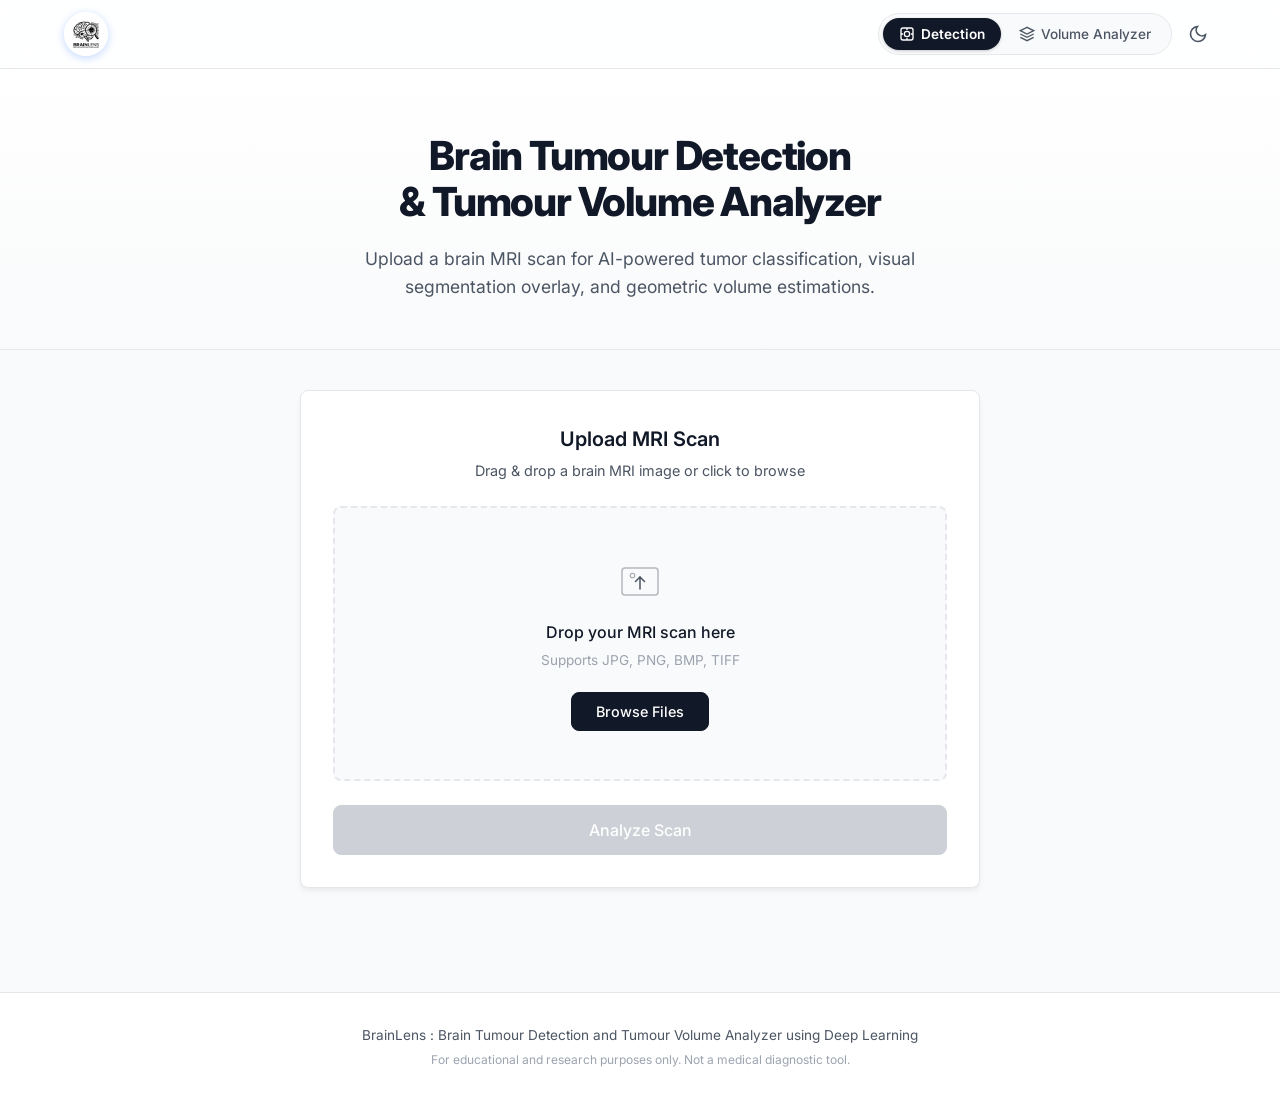
==== templates/index.html @ e888ba96 "First Commit" ====
<!DOCTYPE html>
<html lang="en">
<head>
    <meta charset="UTF-8">
    <meta name="viewport" content="width=device-width, initial-scale=1.0">
    <meta name="description" content="Brain Tumor Detection — Upload brain MRI scans for AI-powered tumor classification, visual detection, and geometric volume/mass calculations.">
    <title>BrainLens : Brain Tumour Detection and Tumour Volume Analyzer using Deep Learning</title>
    <link rel="preconnect" href="https://fonts.googleapis.com">
    <link rel="preconnect" href="https://fonts.gstatic.com" crossorigin>
    <link href="https://fonts.googleapis.com/css2?family=Inter:wght@300;400;500;600;700;800&family=JetBrains+Mono:wght@400;500&display=swap" rel="stylesheet">
    <link rel="stylesheet" href="/static/css/style.css">
</head>
<body>

    <!-- Header Navbar -->
    <header class="header">
        <div class="header-inner">
            <div class="logo">
                <img src="/static/images/logo.jpeg" alt="BrainLens Logo" class="logo-icon">
            </div>

            <nav class="nav-tabs-wrapper">
                <div class="tab-pill-container">
                    <button class="tab-btn active" data-tab="scanner" id="tabScanner">
                        <svg viewBox="0 0 24 24" fill="none" stroke="currentColor" stroke-width="2" width="16" height="16">
                            <rect x="3" y="3" width="18" height="18" rx="3"/>
                            <circle cx="12" cy="12" r="4"/>
                            <path d="M3 12h3M18 12h3M12 3v3M12 18v3"/>
                        </svg>
                        Detection
                    </button>
                    <button class="tab-btn" data-tab="analyzer" id="tabAnalyzer">
                        <svg viewBox="0 0 24 24" fill="none" stroke="currentColor" stroke-width="2" width="16" height="16">
                            <path d="M12 2L2 7l10 5 10-5-10-5z"/>
                            <path d="M2 17l10 5 10-5"/>
                            <path d="M2 12l10 5 10-5"/>
                        </svg>
                        Volume Analyzer
                    </button>
                </div>
                <button class="btn btn-ghost" id="themeToggleBtn" aria-label="Toggle Dark Mode" style="border-radius: 50%; padding: 8px; border: none; margin-left: 8px;">
                    <svg id="moonIcon" viewBox="0 0 24 24" fill="none" stroke="currentColor" stroke-width="2" width="20" height="20">
                        <path d="M21 12.79A9 9 0 1111.21 3 7 7 0 0021 12.79z"/>
                    </svg>
                    <svg id="sunIcon" viewBox="0 0 24 24" fill="none" stroke="currentColor" stroke-width="2" width="20" height="20" class="hidden">
                        <circle cx="12" cy="12" r="5"/>
                        <path d="M12 1v2M12 21v2M4.22 4.22l1.42 1.42M18.36 18.36l1.42 1.42M1 12h2M21 12h2M4.22 19.78l1.42-1.42M18.36 5.64l1.42-1.42"/>
                    </svg>
                </button>
            </nav>
        </div>
    </header>

    <!-- Hero Section -->
    <section class="hero-section">
        <div class="hero-inner">


            <h2 class="hero-title">Brain Tumour Detection<br>& Tumour Volume Analyzer</h2>
            <p class="hero-desc">Upload a brain MRI scan for AI-powered tumor classification, visual segmentation overlay, and geometric volume estimations.</p>
        </div>
    </section>

    <!-- Main Content -->
    <main class="main">

        <!-- ═══════════════════════════════════════════════════════
             TAB 1: MRI SCANNER (existing functionality)
             ═══════════════════════════════════════════════════════ -->
        <div class="tab-content active" id="scannerTab">

            <!-- Upload Section -->
            <section class="upload-section" id="uploadSection">
<div class="card upload-card">
                    <div class="card-header">
                        <h2>Upload MRI Scan</h2>
                        <p>Drag & drop a brain MRI image or click to browse</p>
                    </div>
                    <div class="drop-zone" id="dropZone">
                        <div class="drop-zone-content" id="dropContent">
                            <div class="drop-icon">
                                <svg viewBox="0 0 64 64" fill="none">
                                    <rect x="8" y="16" width="48" height="36" rx="4" stroke="currentColor" stroke-width="2" opacity="0.4"/>
                                    <path d="M32 28 L32 44" stroke="currentColor" stroke-width="2" stroke-linecap="round"/>
                                    <path d="M26 34 L32 28 L38 34" stroke="currentColor" stroke-width="2" stroke-linecap="round" stroke-linejoin="round"/>
                                    <circle cx="22" cy="26" r="3" stroke="currentColor" stroke-width="1.5" opacity="0.5"/>
                                </svg>
                            </div>
                            <p class="drop-text">Drop your MRI scan here</p>
                            <p class="drop-subtext">Supports JPG, PNG, BMP, TIFF</p>
                            <button class="btn btn-primary" id="browseBtn">Browse Files</button>
                        </div>
                        <div class="drop-zone-preview hidden" id="dropPreview">
                            <img id="previewImage" alt="Preview">
                            <div class="preview-overlay">
                                <button class="btn btn-ghost" id="removeBtn">✕ Remove</button>
                            </div>
                        </div>
                        <input type="file" id="fileInput" accept="image/*" hidden>
                    </div>
                    <button class="btn btn-analyze" id="analyzeBtn" disabled>
                        <span class="btn-text">Analyze Scan</span>
                        <span class="btn-loader hidden" id="btnLoader">
                            <span class="spinner"></span>
                            Processing...
                        </span>
                    </button>
                </div>
            </section>

            <!-- Loading Animation -->
            <section class="loading-section hidden" id="loadingSection">
                <div class="card loading-card">

                    <!-- Scan Image Display -->
                    <div class="scan-display">
                        <div class="scan-viewport" id="scanViewport">
                            <img id="scanningImage" alt="Scanning…" class="scan-img">

                            <!-- green scan line -->
                            <div class="scan-line" id="scanLine"></div>

                            <!-- scanline glow reflection -->
                            <div class="scan-glow" id="scanGlow"></div>

                            <!-- grid overlay -->
                            <div class="scan-grid"></div>

                            <!-- corner brackets -->
                            <span class="scan-corner tl"></span>
                            <span class="scan-corner tr"></span>
                            <span class="scan-corner bl"></span>
                            <span class="scan-corner br"></span>

                            <!-- HUD labels -->
                            <div class="scan-hud-label top-left">MRI SCAN</div>
                            <div class="scan-hud-label top-right" id="scanStatus">SCANNING…</div>
                            <div class="scan-hud-label bottom-left">BrainLens</div>
                            <div class="scan-hud-label bottom-right" id="scanPct">0%</div>
                        </div>
                    </div>

                    <!-- Steps -->
                    <div class="loading-steps" style="margin-top: 28px;">
                        <div class="step active" id="step1">
                            <span class="step-indicator"></span>
                            <span>Preprocessing image...</span>
                        </div>
                        <div class="step" id="step2">
                            <span class="step-indicator"></span>
                            <span>Running classification model...</span>
                        </div>
                        <div class="step" id="step3">
                            <span class="step-indicator"></span>
                            <span>Detecting tumor regions...</span>
                        </div>
                        <div class="step" id="step4">
                            <span class="step-indicator"></span>
                            <span>Generating results...</span>
                        </div>
                    </div>

                </div>
            </section>


            <!-- Results Section -->
            <section class="results-section hidden" id="resultsSection">
                <!-- Classification Result -->
<div class="card result-classification" id="classificationCard">
                    <div class="result-badge" id="resultBadge">
                        <div class="badge-icon" id="badgeIcon"></div>
                        <div class="badge-info">
                            <h3 id="resultLabel">—</h3>
                            <p id="resultSubtext">Classification Result</p>
                        </div>
                    </div>
                    <div class="confidence-bar-wrapper">
                        <div class="confidence-header">
                            <span>Confidence</span>
                            <span class="confidence-value" id="confidenceValue">—</span>
                        </div>
                        <div class="confidence-track">
                            <div class="confidence-fill" id="confidenceFill"></div>
                        </div>
                    </div>
                </div>

                <!-- Image Comparison -->
<div class="card result-images">
                    <div class="card-header">
                        <h2>Detection Result</h2>
                        <p>Original scan vs. tumor region overlay</p>
                    </div>
                    <div class="image-compare">
                        <div class="compare-item">
                            <h4>Original MRI</h4>
                            <div class="image-frame">
                                <img id="originalImg" alt="Original MRI Scan">
                            </div>
                        </div>
                        <div class="compare-divider">
                            <svg viewBox="0 0 24 24" fill="none" stroke="currentColor" stroke-width="2">
                                <path d="M5 12h14M12 5l7 7-7 7"/>
                            </svg>
                        </div>
                        <div class="compare-item">
                            <h4>Tumor Detection</h4>
                            <div class="image-frame">
                                <img id="contourImg" alt="Tumor Detection Result">
                            </div>
                        </div>
                    </div>
                </div>

                <!-- Processing Pipeline -->
<div class="card result-pipeline">
                    <div class="card-header">
                        <h2>Processing Pipeline</h2>
                        <p>Step-by-step OpenCV image processing stages</p>
                    </div>
                    <div class="pipeline-grid">
                        <div class="pipeline-step">
                            <span class="pipe-num">01</span>
                            <h4>Grayscale</h4>
                            <div class="image-frame small">
                                <img id="grayImg" alt="Grayscale">
                            </div>
                        </div>
                        <div class="pipeline-step">
                            <span class="pipe-num">02</span>
                            <h4>Thresholding</h4>
                            <div class="image-frame small">
                                <img id="threshImg" alt="Thresholding">
                            </div>
                        </div>
                        <div class="pipeline-step">
                            <span class="pipe-num">03</span>
                            <h4>Morphology</h4>
                            <div class="image-frame small">
                                <img id="morphImg" alt="Morphological Ops">
                            </div>
                        </div>
                        <div class="pipeline-step">
                            <span class="pipe-num">04</span>
                            <h4>Canny Edge</h4>
                            <div class="image-frame small">
                                <img id="cannyImg" alt="Canny Edge Detection">
                            </div>
                        </div>
                    </div>
                </div>

                <!-- Detection Metrics -->
<div class="card result-metrics" id="metricsCard">
                    <div class="card-header">
                        <h2>Detection Metrics</h2>
                    </div>
                    <div class="metrics-grid">
                        <div class="metric">
                            <span class="metric-label">Tumor Area</span>
                            <span class="metric-value" id="metricArea">—</span>
                            <span class="metric-unit">pixels²</span>
                        </div>
                        <div class="metric">
                            <span class="metric-label">Area Ratio</span>
                            <span class="metric-value" id="metricRatio">—</span>
                            <span class="metric-unit">tumor / brain</span>
                        </div>
                        <div class="metric">
                            <span class="metric-label">Status</span>
                            <span class="metric-value" id="metricStatus">—</span>
                        </div>
                    </div>
                </div>

                <!-- Link to Volume Analyzer Tab -->
                <div class="view-volume-wrapper" id="viewVolumeWrapper" style="text-align: center; margin: 32px 0;">
                    <button class="btn btn-primary" id="goToVolumeBtn" style="background: var(--bg-primary); color: var(--text-primary); border: 1px solid var(--border);">
                        <svg viewBox="0 0 24 24" fill="none" stroke="currentColor" stroke-width="2" width="20" height="20" style="margin-right: 8px;">
                            <path d="M12 2L2 7l10 5 10-5-10-5z"/>
                            <path d="M2 17l10 5 10-5"/>
                            <path d="M2 12l10 5 10-5"/>
                        </svg>
                        View Full Volume Analysis
                    </button>
                </div>

                <!-- New Scan Button -->
                <div class="new-scan-wrapper">
                    <button class="btn btn-primary btn-large" id="newScanBtn">
                        <svg viewBox="0 0 24 24" fill="none" stroke="currentColor" stroke-width="2" width="20" height="20">
                            <path d="M12 5v14M5 12h14"/>
                        </svg>
                        Analyze Another Scan
                    </button>
                </div>
            </section>

        </div><!-- /scannerTab -->


        <!-- ═══════════════════════════════════════════════════════
             TAB 2: TUMOR VOLUME ANALYZER (Automatic)
             ═══════════════════════════════════════════════════════ -->
        <div class="tab-content" id="analyzerTab">
            
            <div id="analyzerEmptyState" class="card" style="text-align: center; padding: 64px 32px; max-width: 600px; margin: 40px auto;">
                <svg viewBox="0 0 24 24" fill="none" stroke="currentColor" stroke-width="1.5" width="64" height="64" style="color: var(--border); margin-bottom: 24px;">
                    <path d="M12 2L2 7l10 5 10-5-10-5z"/>
                    <path d="M2 17l10 5 10-5"/>
                    <path d="M2 12l10 5 10-5"/>
                </svg>
                <h2 style="font-size: 1.25rem; font-weight: 600; color: var(--text-primary); margin-bottom: 8px;">No Scan Data Found</h2>
                <p style="color: var(--text-secondary); margin-bottom: 24px;">Please upload and analyze a brain MRI scan in the 'Brain Tumor' tab to generate a volume analysis.</p>
                <button class="btn btn-primary" onclick="document.getElementById('tabScanner').click()">
                    Go to Scanner
                </button>
            </div>

            <div id="analyzerResults" class="hidden">
                <!-- ═══ Tumor Volume Analyzer Component ═══ -->
                <div class="card volume-analyzer-card" id="volumeAnalyzerCard" style="max-width: 800px; margin: 0 auto;">
                    <div class="card-header">
                        <h2>
                            <svg viewBox="0 0 24 24" fill="none" stroke="currentColor" stroke-width="2" width="24" height="24" style="vertical-align:-4px;margin-right:8px;color:var(--accent-primary)">
                                <path d="M12 2L2 7l10 5 10-5-10-5z"/>
                                <path d="M2 17l10 5 10-5"/>
                                <path d="M2 12l10 5 10-5"/>
                            </svg>
                            Estimated Volume Metrics
                        </h2>
                        <p>Computed 3D volume from 2D contour and physical projection algorithms with clinical risk insight.</p>
                    </div>

                    <!-- Volume Metrics Row -->
                    <div class="va-metrics-row">
                        <div class="va-metric-card">
                            <div class="va-metric-icon" style="background: rgba(99,102,241,0.12)">
                                <svg viewBox="0 0 24 24" fill="none" stroke="#6366f1" stroke-width="2" width="22" height="22">
                                    <path d="M21 16V8a2 2 0 00-1-1.73l-7-4a2 2 0 00-2 0l-7 4A2 2 0 003 8v8a2 2 0 001 1.73l7 4a2 2 0 002 0l7-4A2 2 0 0021 16z"/>
                                </svg>
                            </div>
                            <span class="va-metric-label">Est. Volume</span>
                            <span class="va-metric-value" id="vaVolume">—</span>
                            <span class="va-metric-unit">cm³</span>
                        </div>
                        <div class="va-metric-card">
                            <div class="va-metric-icon" style="background: rgba(6,182,212,0.12)">
                                <svg viewBox="0 0 24 24" fill="none" stroke="#06b6d4" stroke-width="2" width="22" height="22">
                                    <circle cx="12" cy="12" r="10"/>
                                    <path d="M8 12h8"/>
                                </svg>
                            </div>
                            <span class="va-metric-label">Est. Diameter</span>
                            <span class="va-metric-value" id="vaDiameter">—</span>
                            <span class="va-metric-unit">cm</span>
                        </div>
                        <div class="va-metric-card">
                            <div class="va-metric-icon" id="vaRiskIcon" style="background: rgba(234,179,8,0.12)">
                                <svg viewBox="0 0 24 24" fill="none" stroke="#eab308" stroke-width="2" width="22" height="22">
                                    <path d="M10.29 3.86L1.82 18a2 2 0 001.71 3h16.94a2 2 0 001.71-3L13.71 3.86a2 2 0 00-3.42 0z"/>
                                    <line x1="12" y1="9" x2="12" y2="13"/>
                                    <line x1="12" y1="17" x2="12.01" y2="17"/>
                                </svg>
                            </div>
                            <span class="va-metric-label">Risk Level</span>
                            <span class="va-metric-value" id="vaRiskLevel">—</span>
                        </div>
                    </div>

                    <!-- Risk Gauge -->
                    <div class="va-gauge-section">
                        <h4>Risk Assessment</h4>
                        <div class="va-gauge-track">
                            <div class="va-gauge-fill" id="vaGaugeFill" style="width:0%"></div>
                            <div class="va-gauge-marker" id="vaGaugeMarker" style="left:0%"></div>
                        </div>
                        <div class="va-gauge-labels">
                            <span>Low</span><span>Moderate</span><span>High</span><span>Critical</span>
                        </div>
                    </div>

                    <!-- Treatment Indicators -->
                    <div class="va-treatment-section">
                        <h4>Treatment Suitability Indicators</h4>
                        <p style="font-size: 0.85rem; color: var(--text-muted); margin-bottom: 12px; margin-top: -6px;">Based purely on volumetric threshold heuristics.</p>
                        <div class="va-treatment-chips">
                            <div class="va-chip" id="chipSurgery">
                                <svg viewBox="0 0 24 24" fill="none" stroke="currentColor" stroke-width="2" width="16" height="16">
                                    <path d="M18 2l4 4-9.5 9.5-4-4L18 2z"/>
                                    <path d="M8.5 11.5l-5 5a2.12 2.12 0 003 3l5-5"/>
                                </svg>
                                Surgery
                            </div>
                            <div class="va-chip" id="chipRadiation">
                                <svg viewBox="0 0 24 24" fill="none" stroke="currentColor" stroke-width="2" width="16" height="16">
                                    <circle cx="12" cy="12" r="5"/>
                                    <line x1="12" y1="1" x2="12" y2="3"/>
                                    <line x1="12" y1="21" x2="12" y2="23"/>
                                    <line x1="4.22" y1="4.22" x2="5.64" y2="5.64"/>
                                    <line x1="18.36" y1="18.36" x2="19.78" y2="19.78"/>
                                    <line x1="1" y1="12" x2="3" y2="12"/>
                                    <line x1="21" y1="12" x2="23" y2="12"/>
                                    <line x1="4.22" y1="19.78" x2="5.64" y2="18.36"/>
                                    <line x1="18.36" y1="5.64" x2="19.78" y2="4.22"/>
                                </svg>
                                Radiation
                            </div>
                            <div class="va-chip" id="chipChemo">
                                <svg viewBox="0 0 24 24" fill="none" stroke="currentColor" stroke-width="2" width="16" height="16">
                                    <path d="M14 2v6a2 2 0 002 2h6"/>
                                    <path d="M6 18a2 2 0 01-2-2V6a2 2 0 012-2h6l6 6v6a2 2 0 01-2 2H6z"/>
                                    <path d="M9 14l2 2 4-4"/>
                                </svg>
                                Chemotherapy
                            </div>
                        </div>
                    </div>

                    <!-- Clinical Note -->
                    <div class="va-note" id="vaClinicalNote" style="background: rgba(6,182,212,0.05); border-left-color: #06b6d4;">
                        <svg viewBox="0 0 24 24" fill="none" stroke="#06b6d4" stroke-width="2" width="18" height="18" style="flex-shrink:0; margin-top:2px;">
                            <circle cx="12" cy="12" r="10"/>
                            <line x1="12" y1="16" x2="12" y2="12"/>
                            <line x1="12" y1="8" x2="12.01" y2="8"/>
                        </svg>
                        <span id="vaNoteText" style="color: var(--accent-secondary); line-height: 1.5;">—</span>
                    </div>
                </div>
            </div>

        </div><!-- /analyzerTab -->

    </main>

    <!-- Footer -->
    <footer class="footer">
        <p>BrainLens : Brain Tumour Detection and Tumour Volume Analyzer using Deep Learning</p>
        <p class="footer-sub">For educational and research purposes only. Not a medical diagnostic tool.</p>
    </footer>

    <script src="/static/js/app.js"></script>
</body>
</html>
---- static/css/style.css ----
/* ════════════════════════════════════════════════════════════════
   NeuroScan AI — Clean Minimal Light Theme
   ════════════════════════════════════════════════════════════════ */

/* ── Design Tokens ──────────────────────────────────────────── */
:root {
    --bg-primary: #ffffff;
    --bg-secondary: #f9fafb;
    --bg-card: #ffffff;
    --bg-card-hover: #ffffff;

    --border: #e5e7eb;
    --shadow: 0 4px 6px -1px rgba(0, 0, 0, 0.05), 0 2px 4px -1px rgba(0, 0, 0, 0.03);

    --accent-primary: #111827;
    --accent-secondary: #374151;

    --text-primary: #111827;
    --text-secondary: #4b5563;
    --text-muted: #9ca3af;

    --danger: #dc2626;
    --danger-bg: #fee2e2;
    --success: #16a34a;
    --success-bg: #dcfce7;
    --warning: #ca8a04;
    --warning-bg: #fef9c3;

    --radius-sm: 4px;
    --radius-md: 8px;
    --radius-lg: 12px;
    --radius-xl: 16px;

    --font-primary: 'Inter', -apple-system, BlinkMacSystemFont, sans-serif;
    --font-mono: 'JetBrains Mono', monospace;

    --transition: 0.2s ease-in-out;
}

:root.dark-mode {
    --bg-primary: #0f172a;
    --bg-secondary: #1e293b;
    --bg-card: #1e293b;
    --bg-card-hover: #334155;

    --border: #334155;
    --shadow: 0 4px 6px -1px rgba(0, 0, 0, 0.3), 0 2px 4px -1px rgba(0, 0, 0, 0.2);

    --accent-primary: #38bdf8;
    --accent-secondary: #7dd3fc;

    --text-primary: #f8fafc;
    --text-secondary: #cbd5e1;
    --text-muted: #94a3b8;

    --danger: #ef4444;
    --danger-bg: rgba(239, 68, 68, 0.15);
    --success: #22c55e;
    --success-bg: rgba(34, 197, 94, 0.15);
    --warning: #eab308;
    --warning-bg: rgba(234, 179, 8, 0.15);
}

body {
    transition: background-color var(--transition), color var(--transition);
}

.card {
    transition: background-color var(--transition), border-color var(--transition), box-shadow var(--transition);
}

.header {
    transition: background-color var(--transition), border-color var(--transition);
}

/* ── Reset & Base ───────────────────────────────────────────── */
*, *::before, *::after {
    margin: 0;
    padding: 0;
    box-sizing: border-box;
}

html { scroll-behavior: smooth; }

body {
    font-family: var(--font-primary);
    background: var(--bg-secondary);
    color: var(--text-primary);
    min-height: 100vh;
    overflow-x: hidden;
    line-height: 1.6;
}

/* ── Header Navbar ────────────────────────────────────────────── */
.header {
    background: rgba(255, 255, 255, 0.85);
    backdrop-filter: blur(12px);
    border-bottom: 1px solid var(--border);
    position: sticky;
    top: 0;
    z-index: 100;
}

.header-inner {
    max-width: 1200px;
    margin: 0 auto;
    padding: 12px 24px;
    display: flex;
    align-items: center;
    justify-content: space-between;
}

.logo {
    display: flex;
    align-items: center;
    gap: 10px;
    text-decoration: none;
}

.logo-icon {
    width: 44px;
    height: 44px;
    border-radius: 50%;
    object-fit: cover;
    box-shadow: 0 2px 8px rgba(0, 100, 255, 0.25), 0 0 0 2px rgba(255,255,255,0.08);
    transition: transform 0.2s ease, box-shadow 0.2s ease;
    flex-shrink: 0;
}

.logo-icon:hover {
    transform: scale(1.06);
    box-shadow: 0 4px 16px rgba(0, 100, 255, 0.35), 0 0 0 2px rgba(255,255,255,0.12);
}

.logo-text {
    font-size: 1.15rem;
    font-weight: 700;
    letter-spacing: -0.02em;
    color: var(--text-primary);
}

.logo-highlight {
    color: var(--accent-primary);
    font-weight: 500;
}

/* ── Tabs in Header ─────────────────────────────────────────── */
.nav-tabs-wrapper {
    display: flex;
    align-items: center;
}

.tab-pill-container {
    display: inline-flex;
    align-items: center;
    background: var(--bg-secondary);
    border: 1px solid var(--border);
    border-radius: 100px;
    padding: 4px;
    gap: 2px;
}

.tab-btn {
    background: transparent;
    border: none;
    padding: 8px 16px;
    border-radius: 100px;
    font-family: var(--font-primary);
    font-size: 0.85rem;
    font-weight: 500;
    color: var(--text-secondary);
    cursor: pointer;
    display: flex;
    align-items: center;
    gap: 6px;
    transition: all var(--transition);
    white-space: nowrap;
}

.tab-btn:hover {
    color: var(--text-primary);
    background: rgba(0, 0, 0, 0.04);
}

.tab-btn.active {
    background: var(--text-primary);
    color: #ffffff;
    font-weight: 600;
    box-shadow: 0 1px 3px rgba(0,0,0,0.2);
}

/* ── Hero Section ───────────────────────────────────────────── */
.hero-section {
    background: linear-gradient(180deg, var(--bg-primary) 0%, var(--bg-secondary) 100%);
    padding: 64px 24px 48px;
    text-align: center;
    border-bottom: 1px solid var(--border);
}

.hero-inner {
    max-width: 800px;
    margin: 0 auto;
}

.hero-badge {
    display: inline-block;
    font-size: 0.75rem;
    font-weight: 600;
    font-family: var(--font-mono);
    color: var(--success);
    background: var(--success-bg);
    padding: 4px 12px;
    border-radius: 100px;
    margin-bottom: 16px;
    letter-spacing: 0.05em;
    text-transform: uppercase;
}

.hero-title {
    font-size: 2.5rem;
    font-weight: 800;
    line-height: 1.15;
    letter-spacing: -0.03em;
    color: var(--text-primary);
    margin-bottom: 20px;
}

.hero-desc {
    font-size: 1.1rem;
    color: var(--text-secondary);
    line-height: 1.6;
    max-width: 640px;
    margin: 0 auto;
}

/* ── Utility ─────────────────────────────────────────────────── */
.hidden {
    display: none !important;
}

/* ── Tab Content ─────────────────────────────────────────────── */
.tab-content {
    display: none;
}

.tab-content.active {
    display: block;
}

/* ── Main Layout ────────────────────────────────────────────── */
.main {
    max-width: 1200px;
    margin: 0 auto;
    padding: 40px 24px 80px;
    position: relative;
    z-index: 1;
}

/* ── Cards ─────────────────────────────────────────────── */
.card {
    background: var(--bg-card);
    border: 1px solid var(--border);
    border-radius: var(--radius-md);
    padding: 32px;
    margin-bottom: 24px;
    box-shadow: var(--shadow);
}

.card-header {
    margin-bottom: 24px;
}

.card-header h2 {
    font-size: 1.25rem;
    font-weight: 600;
    margin-bottom: 4px;
    color: var(--text-primary);
}

.card-header p {
    color: var(--text-secondary);
    font-size: 0.9rem;
}

/* ── Upload Card ────────────────────────────────────────────── */
.upload-card {
    max-width: 680px;
    margin: 0 auto 24px;
    text-align: center;
}

.drop-zone {
    border: 2px dashed var(--border);
    border-radius: var(--radius-md);
    padding: 48px 24px;
    cursor: pointer;
    transition: all var(--transition);
    margin-bottom: 24px;
    position: relative;
    overflow: hidden;
    background: var(--bg-secondary);
}

.drop-zone:hover,
.drop-zone.drag-over {
    border-color: var(--text-primary);
    background: var(--bg-primary);
}

.drop-icon {
    width: 48px;
    height: 48px;
    margin: 0 auto 16px;
    color: var(--text-secondary);
}

.drop-text {
    font-size: 1rem;
    font-weight: 500;
    margin-bottom: 4px;
    color: var(--text-primary);
}

.drop-subtext {
    font-size: 0.85rem;
    color: var(--text-muted);
    margin-bottom: 20px;
}

.drop-zone-preview {
    position: relative;
}

.drop-zone-preview img {
    max-width: 100%;
    max-height: 320px;
    border-radius: var(--radius-sm);
    object-fit: contain;
    border: 1px solid var(--border);
}

.preview-overlay {
    margin-top: 16px;
}

/* ── Buttons ────────────────────────────────────────────────── */
.btn {
    display: inline-flex;
    align-items: center;
    justify-content: center;
    gap: 8px;
    padding: 10px 24px;
    border-radius: var(--radius-md);
    border: 1px solid var(--border);
    font-family: var(--font-primary);
    font-size: 0.9rem;
    font-weight: 500;
    cursor: pointer;
    background: #fff;
    color: var(--text-primary);
    transition: all var(--transition);
}

.btn:hover {
    background: var(--bg-secondary);
    border-color: #d1d5db;
}

.btn-primary, .btn-analyze {
    background: var(--text-primary);
    color: #fff;
    border-color: var(--text-primary);
}

.btn-primary:hover, .btn-analyze:hover:not(:disabled) {
    background: #374151;
    border-color: #374151;
}

.btn-analyze {
    width: 100%;
    padding: 14px;
    font-size: 1rem;
}

.btn-analyze:disabled {
    opacity: 0.5;
    cursor: not-allowed;
    background: var(--text-muted);
    border-color: var(--text-muted);
}

.btn-ghost {
    background: transparent;
    color: var(--text-secondary);
    border: 1px solid var(--border);
}

.btn-ghost:hover {
    background: var(--danger-bg);
    color: var(--danger);
    border-color: var(--danger-bg);
}

.btn-large {
    padding: 16px 40px;
    font-size: 1rem;
}

.spinner {
    display: inline-block;
    width: 16px;
    height: 16px;
    border: 2px solid rgba(255, 255, 255, 0.3);
    border-top-color: #fff;
    border-radius: 50%;
    animation: spin 0.7s linear infinite;
}

@keyframes spin {
    to { transform: rotate(360deg); }
}

/* ── Loading Section ────────────────────────────────────────── */
.loading-section {
    animation: fadeIn 0.3s ease-out;
}

.loading-card {
    max-width: 620px;
    margin: 40px auto;
    padding: 28px;
}

/* ── Scan Display ─────────────────────────────────────────── */
.scan-display {
    width: 100%;
    margin-bottom: 4px;
}

.scan-viewport {
    position: relative;
    width: 100%;
    aspect-ratio: 1 / 1;
    max-height: 360px;
    background: #060d10;
    border-radius: 8px;
    overflow: hidden;
    border: 1px solid #1a3a2a;
    box-shadow: 0 0 0 1px #0f2d1f, 0 0 32px rgba(0, 255, 100, 0.08);
}

.scan-img {
    width: 100%;
    height: 100%;
    object-fit: cover;
    display: block;
    filter: grayscale(100%) brightness(0.65) contrast(1.2);
    mix-blend-mode: normal;
}

/* Grid overlay */
.scan-grid {
    position: absolute;
    inset: 0;
    background-image:
        linear-gradient(rgba(0,255,100,0.04) 1px, transparent 1px),
        linear-gradient(90deg, rgba(0,255,100,0.04) 1px, transparent 1px);
    background-size: 32px 32px;
    pointer-events: none;
    z-index: 2;
}

/* Scan line */
.scan-line {
    position: absolute;
    left: 0;
    right: 0;
    height: 3px;
    background: linear-gradient(90deg,
        transparent 0%,
        rgba(0,255,100,0.4) 20%,
        rgba(0,255,170,1) 50%,
        rgba(0,255,100,0.4) 80%,
        transparent 100%
    );
    box-shadow: 0 0 12px 4px rgba(0, 255, 100, 0.5),
                0 0 40px 10px rgba(0, 255, 100, 0.15);
    z-index: 4;
    animation: scanSweep 2.4s ease-in-out infinite;
    top: 0;
}

/* Glow trail below scan line */
.scan-glow {
    position: absolute;
    left: 0;
    right: 0;
    height: 80px;
    background: linear-gradient(to bottom,
        rgba(0,255,100,0.08) 0%,
        transparent 100%
    );
    z-index: 3;
    animation: glowSweep 2.4s ease-in-out infinite;
    top: 0;
}

@keyframes scanSweep {
    0%   { top: 0%; }
    50%  { top: calc(100% - 3px); }
    100% { top: 0%; }
}

@keyframes glowSweep {
    0%   { top: 0%; }
    50%  { top: calc(100% - 80px); }
    100% { top: 0%; }
}

/* Corner brackets */
.scan-corner {
    position: absolute;
    width: 18px;
    height: 18px;
    z-index: 5;
}
.scan-corner.tl { top: 10px;    left: 10px;    border-top: 2px solid #00ff64; border-left: 2px solid #00ff64; }
.scan-corner.tr { top: 10px;    right: 10px;   border-top: 2px solid #00ff64; border-right: 2px solid #00ff64; }
.scan-corner.bl { bottom: 10px; left: 10px;    border-bottom: 2px solid #00ff64; border-left: 2px solid #00ff64; }
.scan-corner.br { bottom: 10px; right: 10px;   border-bottom: 2px solid #00ff64; border-right: 2px solid #00ff64; }

/* HUD labels */
.scan-hud-label {
    position: absolute;
    font-family: var(--font-mono);
    font-size: 0.65rem;
    letter-spacing: 0.08em;
    color: rgba(0, 255, 100, 0.75);
    text-transform: uppercase;
    z-index: 6;
    padding: 2px 6px;
    background: rgba(0,0,0,0.4);
    border-radius: 2px;
    animation: hudBlink 1.8s ease-in-out infinite;
}
.scan-hud-label.top-left    { top: 12px;    left: 34px; }
.scan-hud-label.top-right   { top: 12px;    right: 34px; }
.scan-hud-label.bottom-left { bottom: 12px; left: 34px; }
.scan-hud-label.bottom-right{ bottom: 12px; right: 34px; }

@keyframes hudBlink {
    0%, 100% { opacity: 1; }
    50%       { opacity: 0.5; }
}

.loading-title {
    font-size: 1.1rem;
    margin-bottom: 28px;
    color: var(--text-primary);
}

.loading-steps {
    text-align: left;
    display: flex;
    flex-direction: column;
    gap: 16px;
}

.step {
    display: flex;
    align-items: center;
    gap: 12px;
    font-size: 0.9rem;
    color: var(--text-muted);
}

.step.active {
    color: var(--text-primary);
    font-weight: 500;
}

.step.done {
    color: var(--text-primary);
}

.step-indicator {
    width: 16px;
    height: 16px;
    border-radius: 50%;
    border: 2px solid var(--border);
    display: flex;
    align-items: center;
    justify-content: center;
    flex-shrink: 0;
}

.step.active .step-indicator {
    border-color: var(--text-primary);
    border-width: 4px;
}

.step.done .step-indicator {
    border-color: var(--text-primary);
    background: var(--text-primary);
}

/* ── Results Section ────────────────────────────────────────── */
.results-section {
    animation: fadeIn 0.4s ease-out;
}

@keyframes fadeIn {
    from { opacity: 0; }
    to { opacity: 1; }
}

/* Classification Badge */
.result-classification {
    max-width: 680px;
    margin: 0 auto 24px;
}

.result-badge {
    display: flex;
    align-items: center;
    gap: 20px;
    padding: 20px;
    border-radius: var(--radius-sm);
    margin-bottom: 24px;
    border: 1px solid var(--border);
}

.result-badge.tumor {
    background: var(--danger-bg);
    border-color: #fca5a5;
}

.result-badge.no-tumor {
    background: var(--success-bg);
    border-color: #86efac;
}

.badge-icon {
    width: 48px;
    height: 48px;
    border-radius: var(--radius-sm);
    display: flex;
    align-items: center;
    justify-content: center;
    font-size: 1.4rem;
    background: #fff;
    border: 1px solid rgba(0,0,0,0.05);
}

.badge-info h3 {
    font-size: 1.15rem;
    font-weight: 600;
    color: var(--text-primary);
}

.badge-info p {
    color: var(--text-secondary);
    font-size: 0.85rem;
    margin-top: 2px;
}

/* Confidence Bar */
.confidence-header {
    display: flex;
    justify-content: space-between;
    margin-bottom: 8px;
    font-size: 0.85rem;
    color: var(--text-secondary);
}

.confidence-value {
    font-family: var(--font-mono);
    font-weight: 600;
    color: var(--text-primary);
}

.confidence-track {
    height: 6px;
    background: var(--bg-secondary);
    border-radius: 4px;
    overflow: hidden;
    border: 1px solid var(--border);
}

.confidence-fill {
    height: 100%;
    background: var(--text-primary);
    width: 0%;
    transition: width 1s ease-in-out;
}

/* Image Comparison */
.image-compare {
    display: grid;
    grid-template-columns: 1fr auto 1fr;
    gap: 24px;
    align-items: center;
}

.compare-item h4 {
    font-size: 0.85rem;
    font-weight: 500;
    margin-bottom: 12px;
    color: var(--text-secondary);
    text-transform: uppercase;
    letter-spacing: 0.05em;
}

.image-frame {
    border-radius: var(--radius-sm);
    overflow: hidden;
    background: var(--bg-secondary);
    border: 1px solid var(--border);
    display: flex;
    align-items: center;
    justify-content: center;
}

.image-frame img {
    width: 100%;
    height: 100%;
    object-fit: cover;
    display: block;
}

.compare-divider {
    color: var(--text-muted);
}

/* Pipeline Grid */
.pipeline-grid {
    display: grid;
    grid-template-columns: repeat(4, 1fr);
    gap: 20px;
}

.pipeline-step h4 {
    font-size: 0.8rem;
    font-weight: 500;
    color: var(--text-secondary);
    margin-bottom: 8px;
}

/* Metrics Grid */
.metrics-grid {
    display: grid;
    grid-template-columns: repeat(3, 1fr);
    gap: 16px;
}

.metric {
    padding: 24px;
    border-radius: var(--radius-sm);
    background: var(--bg-secondary);
    border: 1px solid var(--border);
}

.metric-label {
    display: block;
    font-size: 0.75rem;
    color: var(--text-muted);
    text-transform: uppercase;
    letter-spacing: 0.05em;
    margin-bottom: 8px;
}

.metric-value {
    display: block;
    font-family: var(--font-mono);
    font-size: 1.5rem;
    font-weight: 600;
    color: var(--text-primary);
    margin-bottom: 4px;
}

.metric-unit {
    font-size: 0.8rem;
    color: var(--text-muted);
}

/* New Scan */
.new-scan-wrapper {
    text-align: center;
    margin-top: 32px;
}

/* ── Tumor Volume Analyzer ──────────────────────────────────── */
.va-metrics-row {
    display: grid;
    grid-template-columns: repeat(3, 1fr);
    gap: 16px;
    margin-bottom: 32px;
}

.va-metric-card {
    padding: 20px;
    border: 1px solid var(--border);
    border-radius: var(--radius-sm);
    background: var(--bg-secondary);
    display: flex;
    flex-direction: column;
}

.va-metric-icon {
    width: 32px;
    height: 32px;
    border-radius: var(--radius-sm);
    background: #fff;
    border: 1px solid var(--border);
    display: flex;
    align-items: center;
    justify-content: center;
    margin-bottom: 16px;
}

.va-metric-label {
    font-size: 0.8rem;
    color: var(--text-muted);
    text-transform: uppercase;
    letter-spacing: 0.05em;
    margin-bottom: 4px;
}

.va-metric-value {
    font-size: 1.25rem;
    font-weight: 600;
    font-family: var(--font-mono);
    color: var(--text-primary);
}

.va-metric-unit {
    font-size: 0.8rem;
    color: var(--text-secondary);
}

.va-gauge-section {
    margin-bottom: 32px;
}

.va-gauge-section h4 {
    font-size: 0.9rem;
    font-weight: 500;
    margin-bottom: 12px;
    color: var(--text-primary);
}

.va-gauge-track {
    height: 8px;
    background: var(--bg-secondary);
    border-radius: 4px;
    border: 1px solid var(--border);
    position: relative;
    margin-bottom: 8px;
}

.va-gauge-fill {
    position: absolute;
    height: 100%;
    left: 0;
    background: var(--text-primary);
    border-radius: 4px;
    transition: width 1s ease;
}

.va-gauge-marker {
    position: absolute;
    width: 2px;
    height: 16px;
    background: var(--text-primary);
    top: -4px;
    transition: left 1s ease;
}

.va-gauge-labels {
    display: flex;
    justify-content: space-between;
    font-size: 0.75rem;
    color: var(--text-muted);
    text-transform: uppercase;
}

.va-treatment-section {
    margin-bottom: 24px;
}

.va-treatment-section h4 {
    font-size: 0.9rem;
    font-weight: 500;
    margin-bottom: 12px;
    color: var(--text-primary);
}

.va-treatment-chips {
    display: flex;
    gap: 12px;
    flex-wrap: wrap;
}

.va-chip {
    display: inline-flex;
    align-items: center;
    gap: 8px;
    padding: 8px 16px;
    border: 1px solid var(--border);
    border-radius: 100px;
    font-size: 0.85rem;
    color: var(--text-secondary);
    background: var(--bg-secondary);
}

.va-chip.active {
    background: var(--text-primary);
    color: #fff;
    border-color: var(--text-primary);
}

.va-note {
    display: flex;
    gap: 12px;
    padding: 16px;
    background: var(--bg-secondary);
    border: 1px solid var(--border);
    border-left: 3px solid var(--text-primary);
    border-radius: var(--radius-sm);
    font-size: 0.9rem;
    color: var(--text-primary);
}

/* ── Calculator ─────────────────────────────────────────────── */
.calc-hero {
    text-align: center;
    max-width: 600px;
    margin: 0 auto 40px;
}

.calc-hero h2 {
    font-size: 1.5rem;
    margin-bottom: 12px;
    color: var(--text-primary);
}

.calc-hero p {
    color: var(--text-secondary);
}

.calc-layout {
    display: grid;
    grid-template-columns: 1fr 1fr;
    gap: 24px;
    align-items: start;
}

.calc-input-group {
    margin-bottom: 16px;
}

.calc-input-group label {
    display: block;
    font-size: 0.9rem;
    font-weight: 500;
    margin-bottom: 8px;
    color: var(--text-primary);
}

.calc-var {
    display: inline-block;
    background: var(--bg-secondary);
    border: 1px solid var(--border);
    border-radius: 4px;
    width: 24px;
    text-align: center;
    font-family: var(--font-mono);
    font-size: 0.8rem;
    margin-right: 4px;
}

.calc-input-wrap {
    display: flex;
    align-items: center;
    border: 1px solid var(--border);
    border-radius: var(--radius-sm);
    overflow: hidden;
}

.calc-input-wrap input {
    flex: 1;
    border: none;
    padding: 12px 16px;
    font-size: 1rem;
    font-family: var(--font-mono);
    color: var(--text-primary);
    background: transparent;
    outline: none;
}

.calc-unit {
    padding: 0 16px;
    color: var(--text-muted);
    font-size: 0.85rem;
    background: var(--bg-secondary);
    border-left: 1px solid var(--border);
    display: flex;
    align-items: center;
    height: 100%;
}

.calc-results-grid {
    display: flex;
    flex-direction: column;
    gap: 16px;
    margin-bottom: 32px;
}

.calc-result-item {
    padding: 16px;
    background: var(--bg-secondary);
    border: 1px solid var(--border);
    border-radius: var(--radius-sm);
    display: flex;
    align-items: baseline;
    flex-wrap: wrap;
    gap: 8px;
}

.calc-result-item.accent {
    border-color: var(--text-primary);
    border-left: 4px solid var(--text-primary);
}

.calc-result-label {
    width: 100%;
    font-size: 0.8rem;
    color: var(--text-secondary);
    text-transform: uppercase;
}

.calc-result-big {
    font-size: 1.5rem;
    font-weight: 600;
    font-family: var(--font-mono);
    color: var(--text-primary);
}

.calc-result-unit {
    color: var(--text-muted);
}

.calc-result-formula {
    margin-left: auto;
    font-family: var(--font-mono);
    font-size: 0.75rem;
    color: var(--text-muted);
}

/* ── Formula Reference Table ────────────────────────────────── */
.calc-table-wrap {
    width: 100%;
    overflow-x: auto;
    margin-bottom: 32px;
    border: 1px solid var(--border);
    border-radius: var(--radius-sm);
}

.calc-table {
    width: 100%;
    border-collapse: collapse;
    font-size: 0.9rem;
}

.calc-table th {
    background: var(--bg-secondary);
    padding: 12px 16px;
    text-align: left;
    font-weight: 500;
    color: var(--text-secondary);
    border-bottom: 1px solid var(--border);
}

.calc-table td {
    padding: 12px 16px;
    border-bottom: 1px solid var(--border);
    color: var(--text-primary);
}

.calc-table code {
    font-family: var(--font-mono);
    background: var(--bg-secondary);
    padding: 2px 6px;
    border-radius: 4px;
    font-size: 0.85rem;
    border: 1px solid var(--border);
}

.calc-context {
    display: grid;
    grid-template-columns: repeat(3, 1fr);
    gap: 24px;
}

.calc-context h4 {
    font-size: 0.9rem;
    margin-bottom: 8px;
    color: var(--text-primary);
}

.calc-context p {
    font-size: 0.85rem;
    color: var(--text-secondary);
}

/* ── Footer ─────────────────────────────────────────────────── */
.footer {
    text-align: center;
    padding: 32px 24px;
    border-top: 1px solid var(--border);
    color: var(--text-secondary);
    font-size: 0.85rem;
    background: var(--bg-primary);
}

.footer-sub {
    margin-top: 4px;
    font-size: 0.75rem;
    color: var(--text-muted);
}

.hidden {
    display: none !important;
}

/* ── Responsive ─────────────────────────────────────────────── */
@media (max-width: 768px) {
    .card { padding: 20px; }
    .image-compare { grid-template-columns: 1fr; }
    .compare-divider { transform: rotate(90deg); margin: 0 auto; }
    .pipeline-grid { grid-template-columns: repeat(2, 1fr); }
    .metrics-grid { grid-template-columns: 1fr; }
    .calc-layout { grid-template-columns: 1fr; }
    .calc-context { grid-template-columns: 1fr; }
    .va-metrics-row { grid-template-columns: 1fr; }
}
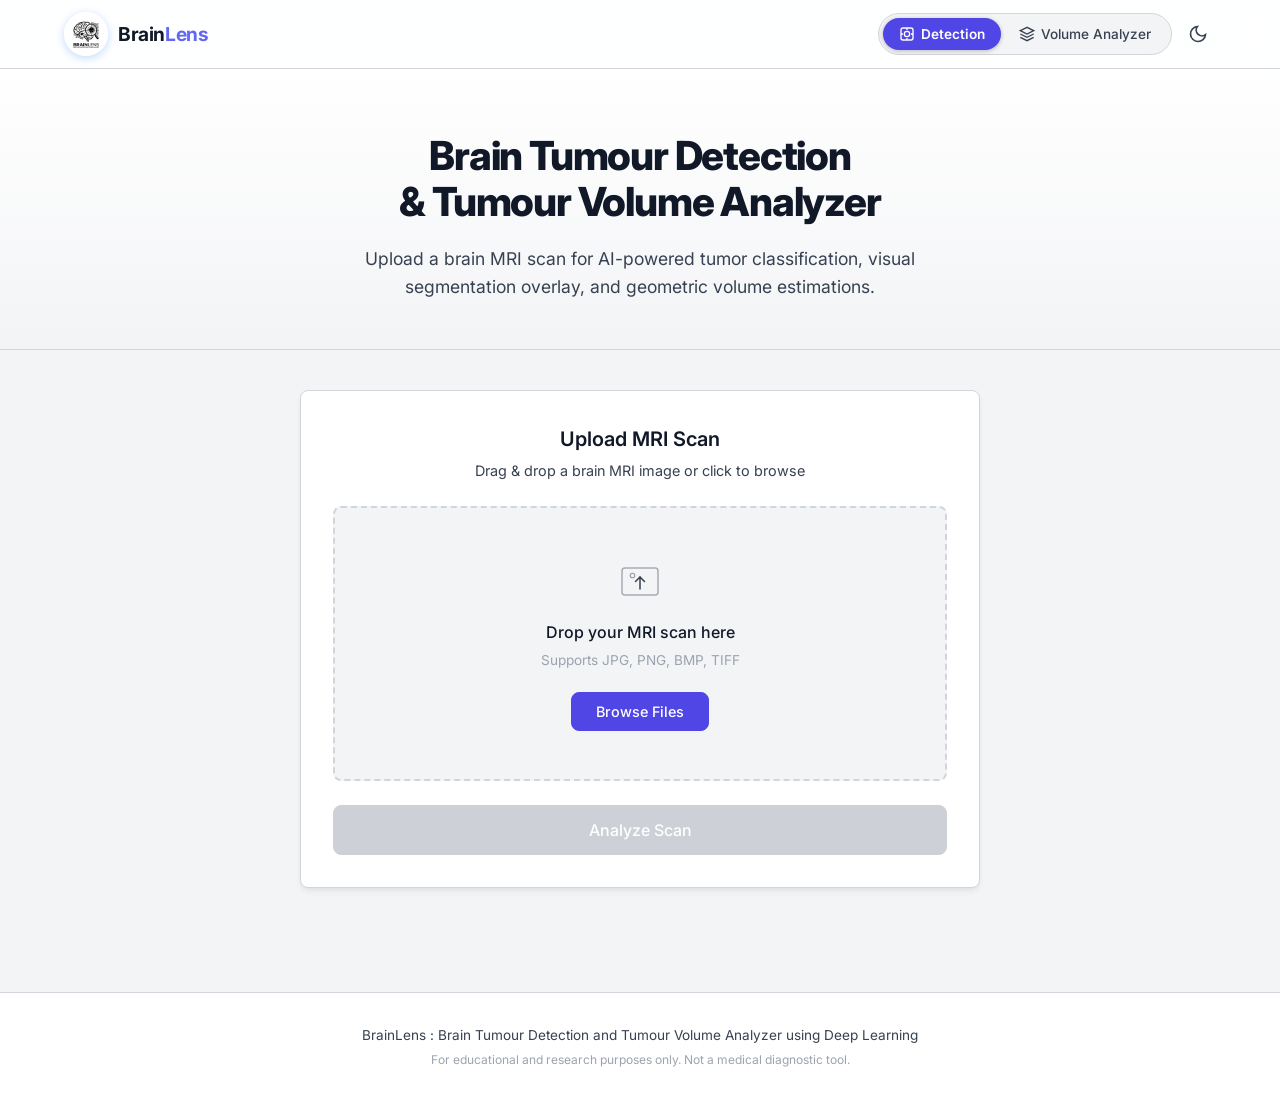
==== commit 3d8f6975: "UI Changes" ====
--- a/templates/index.html
+++ b/templates/index.html
@@ -15,8 +15,9 @@
     <!-- Header Navbar -->
     <header class="header">
         <div class="header-inner">
-            <div class="logo">
-                <img src="/static/images/logo.jpeg" alt="BrainLens Logo" class="logo-icon">
+            <div class="logo" id="logoWrapper">
+                <img src="/static/images/logo.jpeg" alt="BrainLens Logo" class="logo-icon" id="logoImg" title="Click to zoom">
+                <span class="logo-text">Brain<span class="logo-highlight">Lens</span></span>
             </div>
 
             <nav class="nav-tabs-wrapper">
@@ -440,6 +441,15 @@
         <p class="footer-sub">For educational and research purposes only. Not a medical diagnostic tool.</p>
     </footer>
 
+    <!-- Logo Zoom Modal -->
+    <div class="logo-modal-overlay" id="logoModalOverlay" role="dialog" aria-modal="true" aria-label="BrainLens Logo">
+        <div class="logo-modal-box" id="logoModalBox">
+            <button class="logo-modal-close" id="logoModalClose" aria-label="Close">&times;</button>
+            <img src="/static/images/logo.jpeg" alt="BrainLens Logo Zoomed" class="logo-modal-img">
+            <p class="logo-modal-caption">Brain<strong>Lens</strong></p>
+        </div>
+    </div>
+
     <script src="/static/js/app.js"></script>
 </body>
 </html>
--- a/static/css/style.css
+++ b/static/css/style.css
@@ -2,64 +2,92 @@
    NeuroScan AI — Clean Minimal Light Theme
    ════════════════════════════════════════════════════════════════ */
 
-/* ── Design Tokens ──────────────────────────────────────────── */
+/* ── Design Tokens (Light Mode) ────────────────────────────── */
 :root {
-    --bg-primary: #ffffff;
-    --bg-secondary: #f9fafb;
-    --bg-card: #ffffff;
-    --bg-card-hover: #ffffff;
-
-    --border: #e5e7eb;
-    --shadow: 0 4px 6px -1px rgba(0, 0, 0, 0.05), 0 2px 4px -1px rgba(0, 0, 0, 0.03);
-
-    --accent-primary: #111827;
-    --accent-secondary: #374151;
-
-    --text-primary: #111827;
-    --text-secondary: #4b5563;
-    --text-muted: #9ca3af;
-
-    --danger: #dc2626;
-    --danger-bg: #fee2e2;
-    --success: #16a34a;
-    --success-bg: #dcfce7;
-    --warning: #ca8a04;
-    --warning-bg: #fef9c3;
-
+    /* Backgrounds */
+    --bg-primary:    #ffffff;
+    --bg-secondary:  #f3f4f6;
+    --bg-card:       #ffffff;
+    --bg-card-hover: #f9fafb;
+    --bg-header:     rgba(255, 255, 255, 0.92);
+
+    /* Borders & Shadows */
+    --border:  #d1d5db;
+    --shadow:  0 4px 6px -1px rgba(0,0,0,0.06), 0 2px 4px -1px rgba(0,0,0,0.04);
+
+    /* Accent (interactive / brand) */
+    --accent:        #4f46e5;   /* indigo-600 */
+    --accent-hover:  #4338ca;   /* indigo-700 */
+    --accent-text:   #ffffff;
+    --accent-soft:   rgba(79,70,229,0.10);
+
+    /* Kept for backwards compat, point to accent */
+    --accent-primary:   #4f46e5;
+    --accent-secondary: #6366f1;
+
+    /* Text */
+    --text-primary:   #111827;
+    --text-secondary: #374151;
+    --text-muted:     #9ca3af;
+
+    /* Semantic */
+    --danger:      #dc2626;
+    --danger-bg:   #fee2e2;
+    --success:     #16a34a;
+    --success-bg:  #dcfce7;
+    --warning:     #b45309;
+    --warning-bg:  #fef3c7;
+
+    /* Radii */
     --radius-sm: 4px;
     --radius-md: 8px;
     --radius-lg: 12px;
     --radius-xl: 16px;
 
+    /* Typography */
     --font-primary: 'Inter', -apple-system, BlinkMacSystemFont, sans-serif;
-    --font-mono: 'JetBrains Mono', monospace;
+    --font-mono:    'JetBrains Mono', monospace;
 
     --transition: 0.2s ease-in-out;
 }
 
+
+/* ── Design Tokens (Dark Mode) ──────────────────────────────── */
 :root.dark-mode {
-    --bg-primary: #0f172a;
-    --bg-secondary: #1e293b;
-    --bg-card: #1e293b;
-    --bg-card-hover: #334155;
-
-    --border: #334155;
-    --shadow: 0 4px 6px -1px rgba(0, 0, 0, 0.3), 0 2px 4px -1px rgba(0, 0, 0, 0.2);
-
-    --accent-primary: #38bdf8;
-    --accent-secondary: #7dd3fc;
-
-    --text-primary: #f8fafc;
+    /* Backgrounds */
+    --bg-primary:    #0f172a;
+    --bg-secondary:  #1e293b;
+    --bg-card:       #1e293b;
+    --bg-card-hover: #273549;
+    --bg-header:     rgba(15, 23, 42, 0.95);
+
+    /* Borders & Shadows */
+    --border:  #334155;
+    --shadow:  0 4px 12px rgba(0,0,0,0.4), 0 2px 4px rgba(0,0,0,0.25);
+
+    /* Accent (same indigo, slightly lighter for dark bg) */
+    --accent:        #6366f1;
+    --accent-hover:  #818cf8;
+    --accent-text:   #ffffff;
+    --accent-soft:   rgba(99,102,241,0.15);
+
+    --accent-primary:   #6366f1;
+    --accent-secondary: #818cf8;
+
+    /* Text */
+    --text-primary:   #f1f5f9;
     --text-secondary: #cbd5e1;
-    --text-muted: #94a3b8;
-
-    --danger: #ef4444;
-    --danger-bg: rgba(239, 68, 68, 0.15);
-    --success: #22c55e;
-    --success-bg: rgba(34, 197, 94, 0.15);
-    --warning: #eab308;
-    --warning-bg: rgba(234, 179, 8, 0.15);
-}
+    --text-muted:     #64748b;
+
+    /* Semantic */
+    --danger:      #f87171;
+    --danger-bg:   rgba(248, 113, 113, 0.15);
+    --success:     #4ade80;
+    --success-bg:  rgba(74, 222, 128, 0.15);
+    --warning:     #fbbf24;
+    --warning-bg:  rgba(251, 191, 36, 0.15);
+}
+
 
 body {
     transition: background-color var(--transition), color var(--transition);
@@ -93,8 +121,9 @@
 
 /* ── Header Navbar ────────────────────────────────────────────── */
 .header {
-    background: rgba(255, 255, 255, 0.85);
+    background: var(--bg-header);
     backdrop-filter: blur(12px);
+    -webkit-backdrop-filter: blur(12px);
     border-bottom: 1px solid var(--border);
     position: sticky;
     top: 0;
@@ -125,23 +154,112 @@
     box-shadow: 0 2px 8px rgba(0, 100, 255, 0.25), 0 0 0 2px rgba(255,255,255,0.08);
     transition: transform 0.2s ease, box-shadow 0.2s ease;
     flex-shrink: 0;
+    cursor: pointer;
 }
 
 .logo-icon:hover {
-    transform: scale(1.06);
-    box-shadow: 0 4px 16px rgba(0, 100, 255, 0.35), 0 0 0 2px rgba(255,255,255,0.12);
+    transform: scale(1.12);
+    box-shadow: 0 6px 20px rgba(0, 100, 255, 0.4), 0 0 0 3px rgba(99,102,241,0.18);
 }
 
 .logo-text {
-    font-size: 1.15rem;
+    font-size: 1.2rem;
     font-weight: 700;
     letter-spacing: -0.02em;
     color: var(--text-primary);
+    user-select: none;
 }
 
 .logo-highlight {
-    color: var(--accent-primary);
-    font-weight: 500;
+    color: #6366f1;
+    font-weight: 700;
+}
+
+/* ── Logo Zoom Modal ────────────────────────────────────────── */
+.logo-modal-overlay {
+    display: none;
+    position: fixed;
+    inset: 0;
+    z-index: 9999;
+    background: rgba(0, 0, 0, 0.65);
+    backdrop-filter: blur(8px);
+    -webkit-backdrop-filter: blur(8px);
+    align-items: center;
+    justify-content: center;
+}
+
+.logo-modal-overlay.open {
+    display: flex;
+    animation: modalFadeIn 0.25s ease-out forwards;
+}
+
+.logo-modal-box {
+    position: relative;
+    background: var(--bg-card);
+    border: 1px solid var(--border);
+    border-radius: 20px;
+    padding: 32px;
+    display: flex;
+    flex-direction: column;
+    align-items: center;
+    gap: 16px;
+    box-shadow: 0 24px 60px rgba(0,0,0,0.35);
+    animation: logoZoomIn 0.35s cubic-bezier(0.22, 1, 0.36, 1) forwards;
+    max-width: 360px;
+    width: 90%;
+}
+
+.logo-modal-img {
+    width: 200px;
+    height: 200px;
+    border-radius: 50%;
+    object-fit: cover;
+    box-shadow: 0 8px 32px rgba(99,102,241,0.35), 0 0 0 4px rgba(99,102,241,0.15);
+}
+
+.logo-modal-caption {
+    font-size: 1.4rem;
+    font-weight: 700;
+    color: var(--text-primary);
+    letter-spacing: -0.02em;
+}
+
+.logo-modal-caption strong {
+    color: #6366f1;
+}
+
+.logo-modal-close {
+    position: absolute;
+    top: 12px;
+    right: 14px;
+    background: var(--bg-secondary);
+    border: 1px solid var(--border);
+    border-radius: 50%;
+    width: 32px;
+    height: 32px;
+    font-size: 1.1rem;
+    line-height: 1;
+    cursor: pointer;
+    color: var(--text-secondary);
+    display: flex;
+    align-items: center;
+    justify-content: center;
+    transition: background 0.2s, color 0.2s;
+}
+
+.logo-modal-close:hover {
+    background: var(--danger-bg);
+    color: var(--danger);
+}
+
+@keyframes modalFadeIn {
+    from { opacity: 0; }
+    to   { opacity: 1; }
+}
+
+@keyframes logoZoomIn {
+    from { opacity: 0; transform: scale(0.6); }
+    to   { opacity: 1; transform: scale(1); }
 }
 
 /* ── Tabs in Header ─────────────────────────────────────────── */
@@ -179,14 +297,15 @@
 
 .tab-btn:hover {
     color: var(--text-primary);
-    background: rgba(0, 0, 0, 0.04);
+    background: var(--accent-soft);
+    color: var(--accent);
 }
 
 .tab-btn.active {
-    background: var(--text-primary);
-    color: #ffffff;
+    background: var(--accent);
+    color: var(--accent-text);
     font-weight: 600;
-    box-shadow: 0 1px 3px rgba(0,0,0,0.2);
+    box-shadow: 0 1px 4px rgba(0,0,0,0.25);
 }
 
 /* ── Hero Section ───────────────────────────────────────────── */
@@ -303,8 +422,8 @@
 
 .drop-zone:hover,
 .drop-zone.drag-over {
-    border-color: var(--text-primary);
-    background: var(--bg-primary);
+    border-color: var(--accent);
+    background: var(--accent-soft);
 }
 
 .drop-icon {
@@ -356,25 +475,27 @@
     font-size: 0.9rem;
     font-weight: 500;
     cursor: pointer;
-    background: #fff;
+    background: var(--bg-card);
     color: var(--text-primary);
     transition: all var(--transition);
 }
 
 .btn:hover {
-    background: var(--bg-secondary);
-    border-color: #d1d5db;
+    background: var(--bg-card-hover);
+    border-color: var(--accent);
+    color: var(--accent);
 }
 
 .btn-primary, .btn-analyze {
-    background: var(--text-primary);
-    color: #fff;
-    border-color: var(--text-primary);
+    background: var(--accent);
+    color: var(--accent-text);
+    border-color: var(--accent);
 }
 
 .btn-primary:hover, .btn-analyze:hover:not(:disabled) {
-    background: #374151;
-    border-color: #374151;
+    background: var(--accent-hover);
+    border-color: var(--accent-hover);
+    color: var(--accent-text);
 }
 
 .btn-analyze {
@@ -596,13 +717,13 @@
 }
 
 .step.active .step-indicator {
-    border-color: var(--text-primary);
+    border-color: var(--accent);
     border-width: 4px;
 }
 
 .step.done .step-indicator {
-    border-color: var(--text-primary);
-    background: var(--text-primary);
+    border-color: var(--accent);
+    background: var(--accent);
 }
 
 /* ── Results Section ────────────────────────────────────────── */
@@ -690,7 +811,7 @@
 
 .confidence-fill {
     height: 100%;
-    background: var(--text-primary);
+    background: linear-gradient(90deg, var(--accent), var(--accent-secondary));
     width: 0%;
     transition: width 1s ease-in-out;
 }
